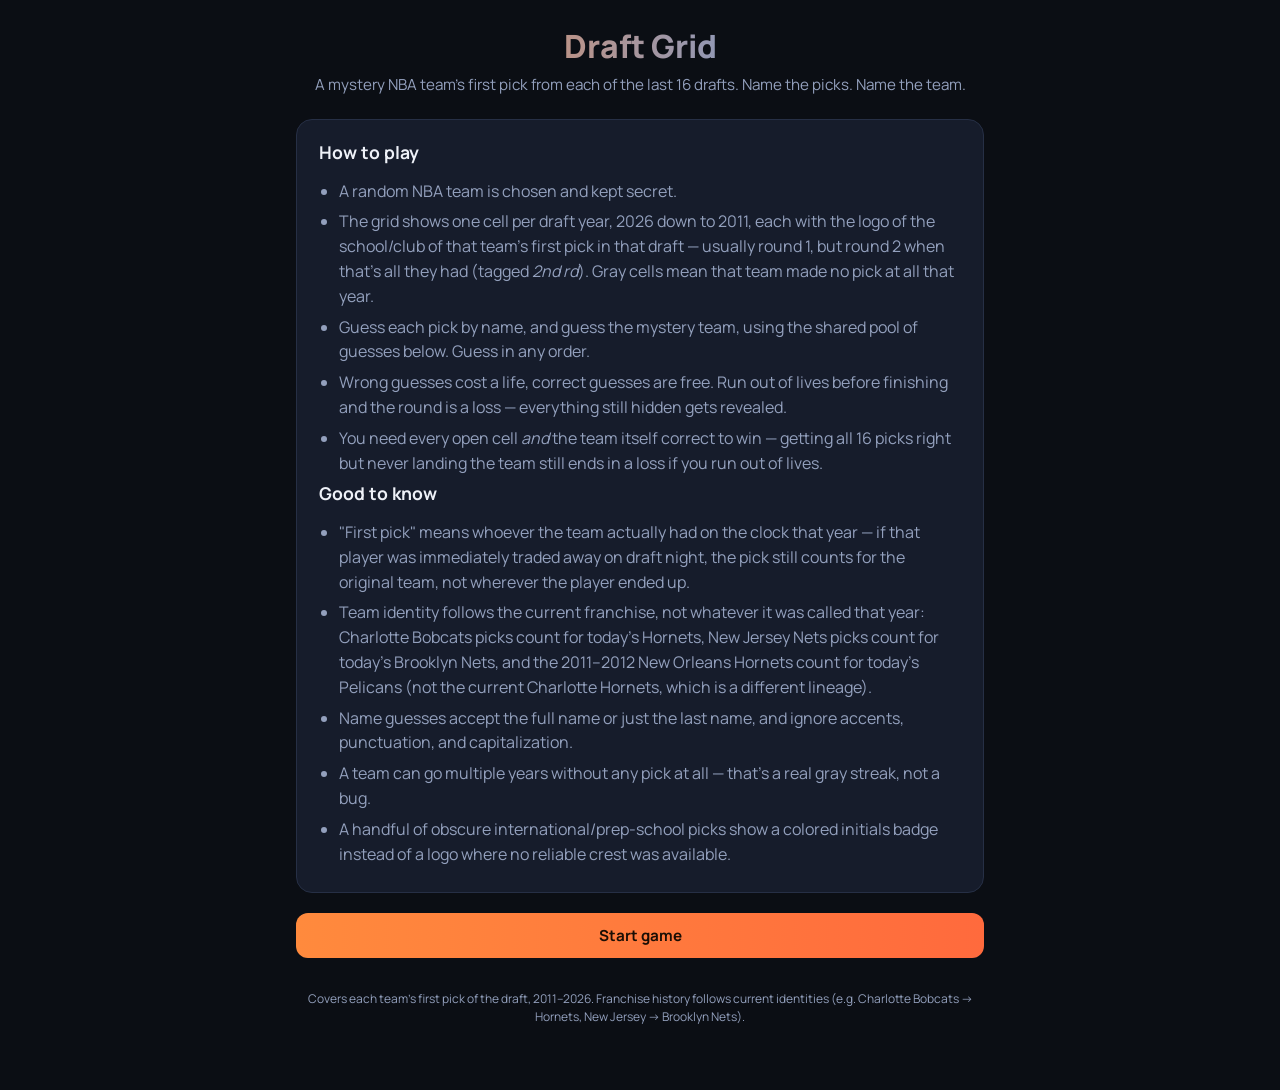
==== draft-grid/index.html @ f7d1248a "Add Draft Grid NBA trivia game Guess a mystery NBA team from a 4x4 grid of its first draft pick (rou" ====
<!DOCTYPE html>
<html lang="en">
<head>
<meta charset="UTF-8" />
<meta name="viewport" content="width=device-width, initial-scale=1.0" />
<title>Draft Grid</title>
<link rel="preconnect" href="https://fonts.googleapis.com" />
<link rel="preconnect" href="https://fonts.gstatic.com" crossorigin />
<link href="https://fonts.googleapis.com/css2?family=Manrope:wght@500;600;700;800&family=JetBrains+Mono:wght@500;600;700&display=swap" rel="stylesheet" />
<link rel="stylesheet" href="style.css?v=1" />
</head>
<body>
  <div id="app" class="app">

    <header class="app-header">
      <h1>Draft Grid</h1>
      <p class="subtitle">A mystery NBA team's first pick from each of the last 16 drafts. Name the picks. Name the team.</p>
    </header>

    <section id="setup" class="screen">
      <div class="rules-card">
        <h2>How to play</h2>
        <ul>
          <li>A random NBA team is chosen and kept secret.</li>
          <li>The grid shows one cell per draft year, 2026 down to 2011, each with the logo of the school/club of that team's first pick in that draft &mdash; usually round 1, but round 2 when that's all they had (tagged <em>2nd rd</em>). Gray cells mean that team made no pick at all that year.</li>
          <li>Guess each pick by name, and guess the mystery team, using the shared pool of guesses below. Guess in any order.</li>
          <li>Wrong guesses cost a life, correct guesses are free. Run out of lives before finishing and the round is a loss &mdash; everything still hidden gets revealed.</li>
          <li>You need every open cell <em>and</em> the team itself correct to win &mdash; getting all 16 picks right but never landing the team still ends in a loss if you run out of lives.</li>
        </ul>
        <h2>Good to know</h2>
        <ul>
          <li>"First pick" means whoever the team actually had on the clock that year &mdash; if that player was immediately traded away on draft night, the pick still counts for the original team, not wherever the player ended up.</li>
          <li>Team identity follows the current franchise, not whatever it was called that year: Charlotte Bobcats picks count for today's Hornets, New Jersey Nets picks count for today's Brooklyn Nets, and the 2011&ndash;2012 New Orleans Hornets count for today's Pelicans (not the current Charlotte Hornets, which is a different lineage).</li>
          <li>Name guesses accept the full name or just the last name, and ignore accents, punctuation, and capitalization.</li>
          <li>A team can go multiple years without any pick at all &mdash; that's a real gray streak, not a bug.</li>
          <li>A handful of obscure international/prep-school picks show a colored initials badge instead of a logo where no reliable crest was available.</li>
        </ul>
      </div>
      <button id="startBtn" class="primary-btn" type="button">Start game</button>
    </section>

    <section id="game" class="screen hidden">
      <div class="hud">
        <div class="team-banner" id="teamBanner">
          <div class="team-banner-logo hidden" id="teamBannerLogo"></div>
          <div class="team-banner-text">
            <span class="eyebrow">Mystery Team</span>
            <span id="teamBannerName">???</span>
          </div>
        </div>
        <div class="lives" id="livesWrap">
          <span class="eyebrow">Lives</span>
          <div class="lives-pips" id="livesPips"></div>
        </div>
      </div>

      <div class="grid" id="pickGrid"></div>

      <form id="teamForm" class="guess-form team-guess-form" autocomplete="off">
        <label for="teamInput">Guess the team</label>
        <div class="guess-input-wrap">
          <input id="teamInput" type="text" list="teamList" placeholder="Type an NBA team&hellip;" autocomplete="off" autocorrect="off" autocapitalize="off" spellcheck="false" />
          <datalist id="teamList"></datalist>
        </div>
        <button type="submit" class="secondary-btn">Guess team</button>
      </form>

      <form id="playerForm" class="guess-form" autocomplete="off">
        <label for="playerInput">Guess a pick</label>
        <div class="guess-input-wrap">
          <input id="playerInput" type="text" placeholder="Type a player name&hellip;" autocomplete="off" autocorrect="off" autocapitalize="off" spellcheck="false" />
        </div>
        <button type="submit" class="primary-btn">Guess</button>
      </form>

      <p id="feedback" class="feedback" aria-live="polite"></p>
    </section>

    <section id="summary" class="screen hidden">
      <h2 id="summaryHeadline">Round over</h2>
      <div class="summary-team" id="summaryTeam"></div>
      <div class="summary-grid" id="summaryGrid"></div>
      <button id="playAgainBtn" class="primary-btn" type="button">Play again</button>
    </section>

    <footer class="app-footer">
      Covers each team's first pick of the draft, 2011&ndash;2026. Franchise history follows current identities (e.g. Charlotte Bobcats &rarr; Hornets, New Jersey &rarr; Brooklyn Nets).
    </footer>

  </div>

  <script src="app.js?v=1"></script>
</body>
</html>
---- draft-grid/style.css ----
:root {
  --bg: #0b0e14;
  --bg-alt: #121724;
  --card: #161c2b;
  --card-border: #262f45;
  --text: #eef1f8;
  --text-dim: #93a0bd;
  --accent: #ff8a3d;
  --accent-2: #4ea1ff;
  --good: #35c56a;
  --bad: #ef4757;
  --gray-cell: #1a2030;
  font-family: 'Manrope', -apple-system, BlinkMacSystemFont, sans-serif;
}

* { box-sizing: border-box; }

html, body {
  margin: 0;
  padding: 0;
  background: var(--bg);
  color: var(--text);
}

.app {
  max-width: 720px;
  margin: 0 auto;
  padding: 24px 16px 64px;
}

.app-header {
  text-align: center;
  margin-bottom: 24px;
}

.app-header h1 {
  font-size: 2rem;
  font-weight: 800;
  margin: 0 0 6px;
  background: linear-gradient(90deg, var(--accent), var(--accent-2));
  -webkit-background-clip: text;
  background-clip: text;
  color: transparent;
}

.subtitle {
  color: var(--text-dim);
  font-size: 0.95rem;
  margin: 0;
}

.screen.hidden { display: none; }

.rules-card {
  background: var(--card);
  border: 1px solid var(--card-border);
  border-radius: 16px;
  padding: 20px 22px;
  margin-bottom: 20px;
}

.rules-card h2 {
  margin-top: 0;
  font-size: 1.1rem;
}

.rules-card ul {
  margin: 0;
  padding-left: 20px;
  color: var(--text-dim);
  line-height: 1.55;
}

.rules-card li { margin-bottom: 6px; }

.primary-btn, .secondary-btn {
  font-family: inherit;
  font-weight: 700;
  font-size: 0.95rem;
  border: none;
  border-radius: 12px;
  padding: 12px 20px;
  cursor: pointer;
  transition: transform 0.1s ease, opacity 0.15s ease;
}

.primary-btn {
  background: linear-gradient(90deg, var(--accent), #ff6a3d);
  color: #1a0e05;
  width: 100%;
}

.secondary-btn {
  background: var(--card);
  border: 1px solid var(--card-border);
  color: var(--text);
  white-space: nowrap;
}

.primary-btn:hover, .secondary-btn:hover { opacity: 0.9; }
.primary-btn:active, .secondary-btn:active { transform: scale(0.98); }
.primary-btn:disabled { opacity: 0.5; cursor: not-allowed; }

.hud {
  display: flex;
  align-items: stretch;
  gap: 12px;
  margin-bottom: 18px;
}

.team-banner {
  flex: 1;
  display: flex;
  align-items: center;
  gap: 12px;
  background: var(--card);
  border: 1px solid var(--card-border);
  border-radius: 14px;
  padding: 12px 16px;
}

.team-banner.solved {
  border-color: var(--good);
  box-shadow: 0 0 0 1px var(--good) inset;
}

.team-banner-logo {
  width: 40px;
  height: 40px;
  background-size: contain;
  background-repeat: no-repeat;
  background-position: center;
  flex-shrink: 0;
}

.team-banner-text {
  display: flex;
  flex-direction: column;
}

.eyebrow {
  font-size: 0.7rem;
  text-transform: uppercase;
  letter-spacing: 0.08em;
  color: var(--text-dim);
  font-weight: 700;
}

#teamBannerName {
  font-family: 'JetBrains Mono', monospace;
  font-weight: 700;
  font-size: 1.05rem;
}

.lives {
  background: var(--card);
  border: 1px solid var(--card-border);
  border-radius: 14px;
  padding: 12px 16px;
  display: flex;
  flex-direction: column;
  gap: 6px;
  align-items: center;
  justify-content: center;
}

.lives-pips {
  display: flex;
  gap: 5px;
}

.pip {
  width: 12px;
  height: 12px;
  border-radius: 50%;
  background: var(--accent);
}

.pip.spent {
  background: var(--card-border);
}

.grid {
  display: grid;
  grid-template-columns: repeat(4, 1fr);
  gap: 10px;
  margin-bottom: 22px;
}

.cell {
  aspect-ratio: 1;
  border-radius: 14px;
  background: var(--card);
  border: 1px solid var(--card-border);
  display: flex;
  flex-direction: column;
  align-items: center;
  justify-content: center;
  padding: 8px;
  position: relative;
  overflow: hidden;
}

.cell .year-tag {
  position: absolute;
  top: 6px;
  left: 8px;
  font-family: 'JetBrains Mono', monospace;
  font-size: 0.65rem;
  color: var(--text-dim);
  font-weight: 700;
}

.cell .round-tag {
  position: absolute;
  top: 6px;
  right: 6px;
  font-family: 'JetBrains Mono', monospace;
  font-size: 0.55rem;
  font-weight: 700;
  text-transform: uppercase;
  letter-spacing: 0.03em;
  color: var(--accent-2);
  background: rgba(78, 161, 255, 0.15);
  border: 1px solid rgba(78, 161, 255, 0.4);
  border-radius: 6px;
  padding: 1px 4px;
}

.cell.empty {
  background: var(--gray-cell);
  opacity: 0.5;
}

.cell.empty .year-tag { color: #555f78; }

.cell-logo {
  width: 56%;
  height: 56%;
  background-size: contain;
  background-repeat: no-repeat;
  background-position: center;
  margin-top: 8px;
}

.cell-badge {
  width: 56%;
  height: 56%;
  margin-top: 8px;
  border-radius: 10px;
  display: flex;
  align-items: center;
  justify-content: center;
  font-family: 'JetBrains Mono', monospace;
  font-weight: 700;
  font-size: 0.85rem;
  color: #fff;
  text-align: center;
}

.cell-player {
  font-size: 0.62rem;
  font-weight: 700;
  text-align: center;
  margin-top: 6px;
  line-height: 1.2;
  padding: 0 2px;
}

.cell.solved {
  border-color: var(--good);
  box-shadow: 0 0 0 1px var(--good) inset;
}

.cell.revealed-loss {
  border-color: var(--bad);
  box-shadow: 0 0 0 1px var(--bad) inset;
}

.guess-form {
  background: var(--card);
  border: 1px solid var(--card-border);
  border-radius: 14px;
  padding: 14px 16px;
  margin-bottom: 12px;
  display: flex;
  flex-direction: column;
  gap: 8px;
}

.guess-form label {
  font-size: 0.75rem;
  text-transform: uppercase;
  letter-spacing: 0.06em;
  color: var(--text-dim);
  font-weight: 700;
}

.guess-input-wrap {
  display: flex;
}

.guess-input-wrap input {
  flex: 1;
  font-family: inherit;
  font-size: 1rem;
  background: var(--bg-alt);
  border: 1px solid var(--card-border);
  color: var(--text);
  padding: 10px 12px;
  border-radius: 10px;
}

.guess-form .primary-btn,
.guess-form .secondary-btn {
  margin-top: 4px;
}

.feedback {
  min-height: 1.2em;
  text-align: center;
  font-weight: 700;
  font-size: 0.9rem;
}

.feedback.good { color: var(--good); }
.feedback.bad { color: var(--bad); }

.summary-team {
  display: flex;
  align-items: center;
  gap: 14px;
  background: var(--card);
  border: 1px solid var(--card-border);
  border-radius: 14px;
  padding: 16px;
  margin-bottom: 18px;
}

.summary-team img {
  width: 56px;
  height: 56px;
  object-fit: contain;
}

.summary-team .name {
  font-weight: 800;
  font-size: 1.2rem;
}

.summary-grid {
  display: flex;
  flex-direction: column;
  gap: 6px;
  margin-bottom: 24px;
}

.summary-row {
  display: flex;
  justify-content: space-between;
  gap: 10px;
  background: var(--card);
  border: 1px solid var(--card-border);
  border-radius: 10px;
  padding: 8px 12px;
  font-size: 0.85rem;
}

.summary-row .year {
  font-family: 'JetBrains Mono', monospace;
  color: var(--text-dim);
  width: 44px;
  flex-shrink: 0;
}

.summary-row.correct { border-color: var(--good); }
.summary-row.missed { border-color: var(--bad); }
.summary-row.none { opacity: 0.5; }

.app-footer {
  text-align: center;
  color: var(--text-dim);
  font-size: 0.75rem;
  margin-top: 32px;
  line-height: 1.5;
}

@media (max-width: 420px) {
  .cell-player { font-size: 0.56rem; }
}
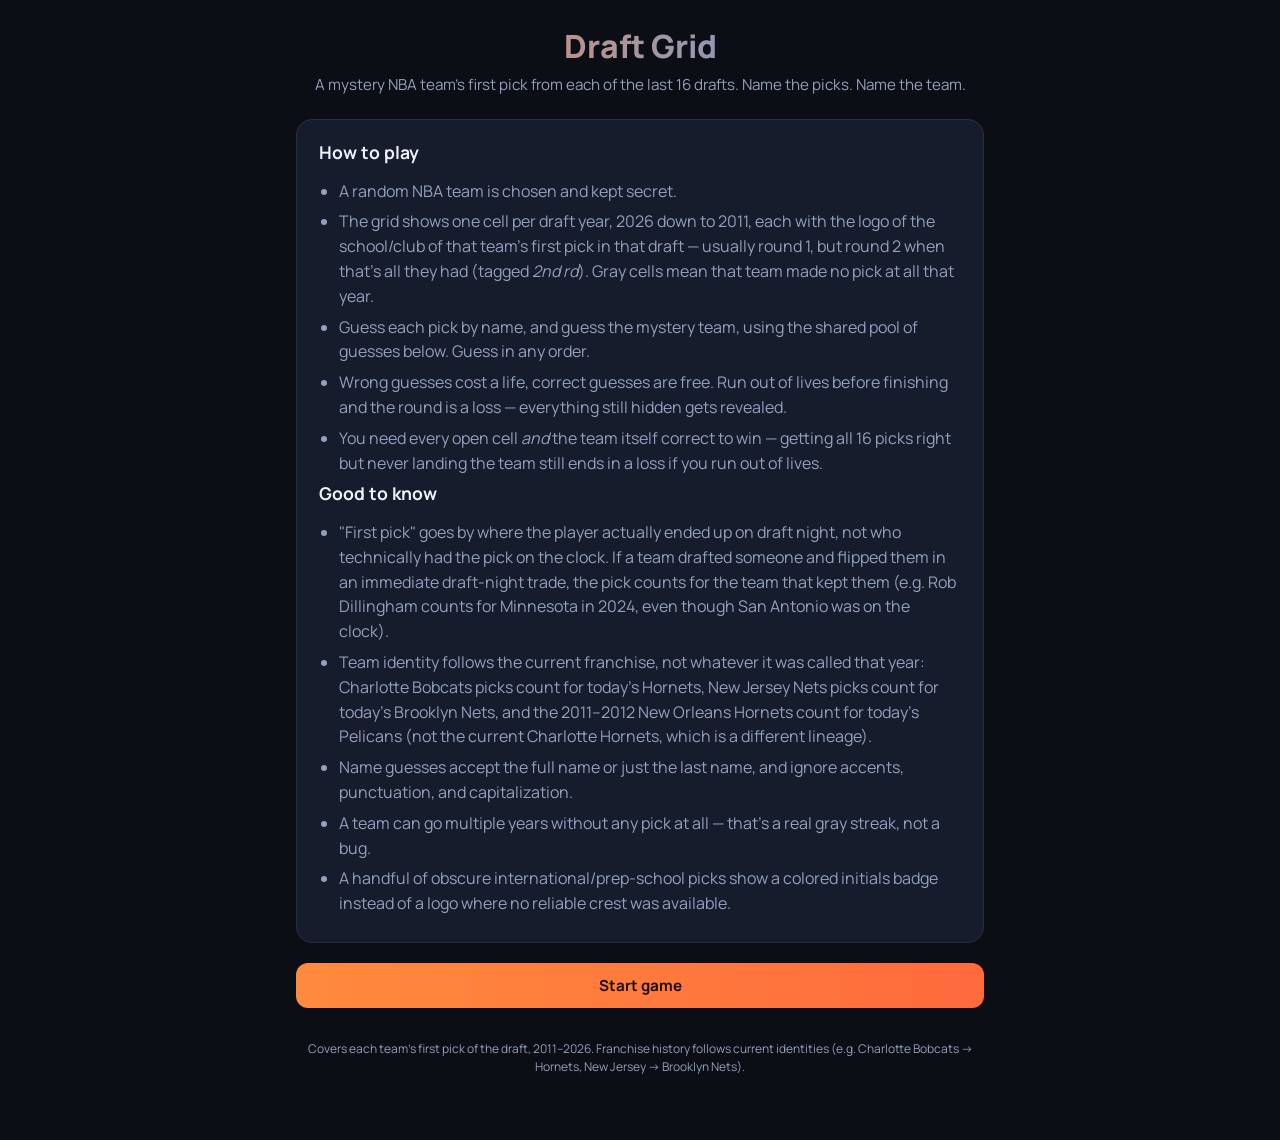
==== commit 2abdd946: "Attribute draft-night trades to the team that kept the player Previously a pick was credited to whoe" ====
--- a/draft-grid/index.html
+++ b/draft-grid/index.html
@@ -29,7 +29,7 @@
         </ul>
         <h2>Good to know</h2>
         <ul>
-          <li>"First pick" means whoever the team actually had on the clock that year &mdash; if that player was immediately traded away on draft night, the pick still counts for the original team, not wherever the player ended up.</li>
+          <li>"First pick" goes by where the player actually ended up on draft night, not who technically had the pick on the clock. If a team drafted someone and flipped them in an immediate draft-night trade, the pick counts for the team that kept them (e.g. Rob Dillingham counts for Minnesota in 2024, even though San Antonio was on the clock).</li>
           <li>Team identity follows the current franchise, not whatever it was called that year: Charlotte Bobcats picks count for today's Hornets, New Jersey Nets picks count for today's Brooklyn Nets, and the 2011&ndash;2012 New Orleans Hornets count for today's Pelicans (not the current Charlotte Hornets, which is a different lineage).</li>
           <li>Name guesses accept the full name or just the last name, and ignore accents, punctuation, and capitalization.</li>
           <li>A team can go multiple years without any pick at all &mdash; that's a real gray streak, not a bug.</li>
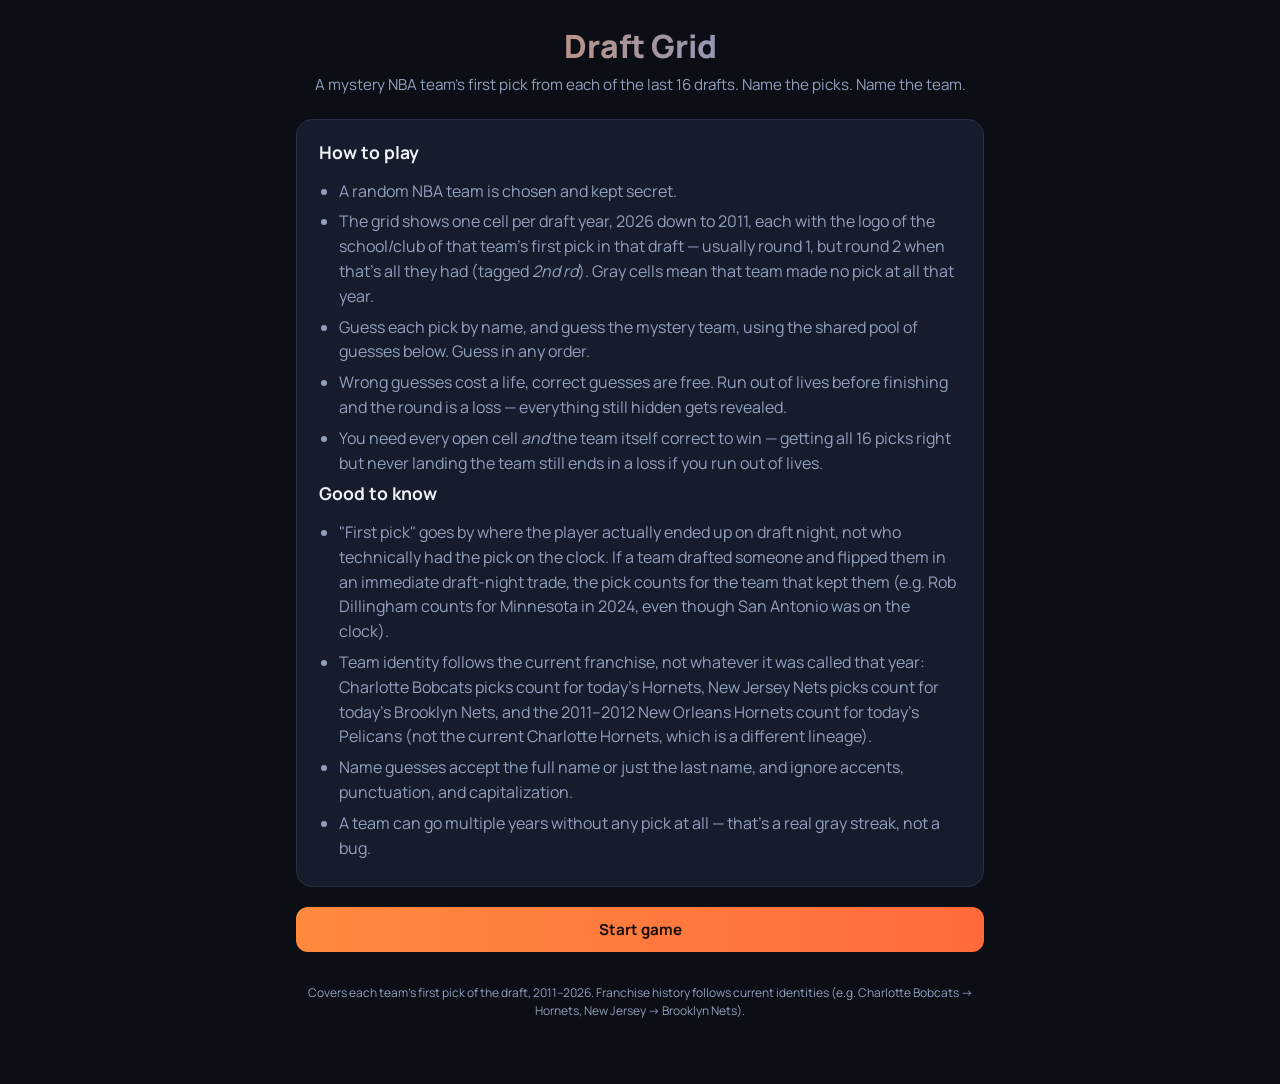
==== commit f1d0e329: "Fill in the last 5 fallback-badge logos User supplied sources for the 5 obscure picks that had no re" ====
--- a/draft-grid/index.html
+++ b/draft-grid/index.html
@@ -33,7 +33,6 @@
           <li>Team identity follows the current franchise, not whatever it was called that year: Charlotte Bobcats picks count for today's Hornets, New Jersey Nets picks count for today's Brooklyn Nets, and the 2011&ndash;2012 New Orleans Hornets count for today's Pelicans (not the current Charlotte Hornets, which is a different lineage).</li>
           <li>Name guesses accept the full name or just the last name, and ignore accents, punctuation, and capitalization.</li>
           <li>A team can go multiple years without any pick at all &mdash; that's a real gray streak, not a bug.</li>
-          <li>A handful of obscure international/prep-school picks show a colored initials badge instead of a logo where no reliable crest was available.</li>
         </ul>
       </div>
       <button id="startBtn" class="primary-btn" type="button">Start game</button>
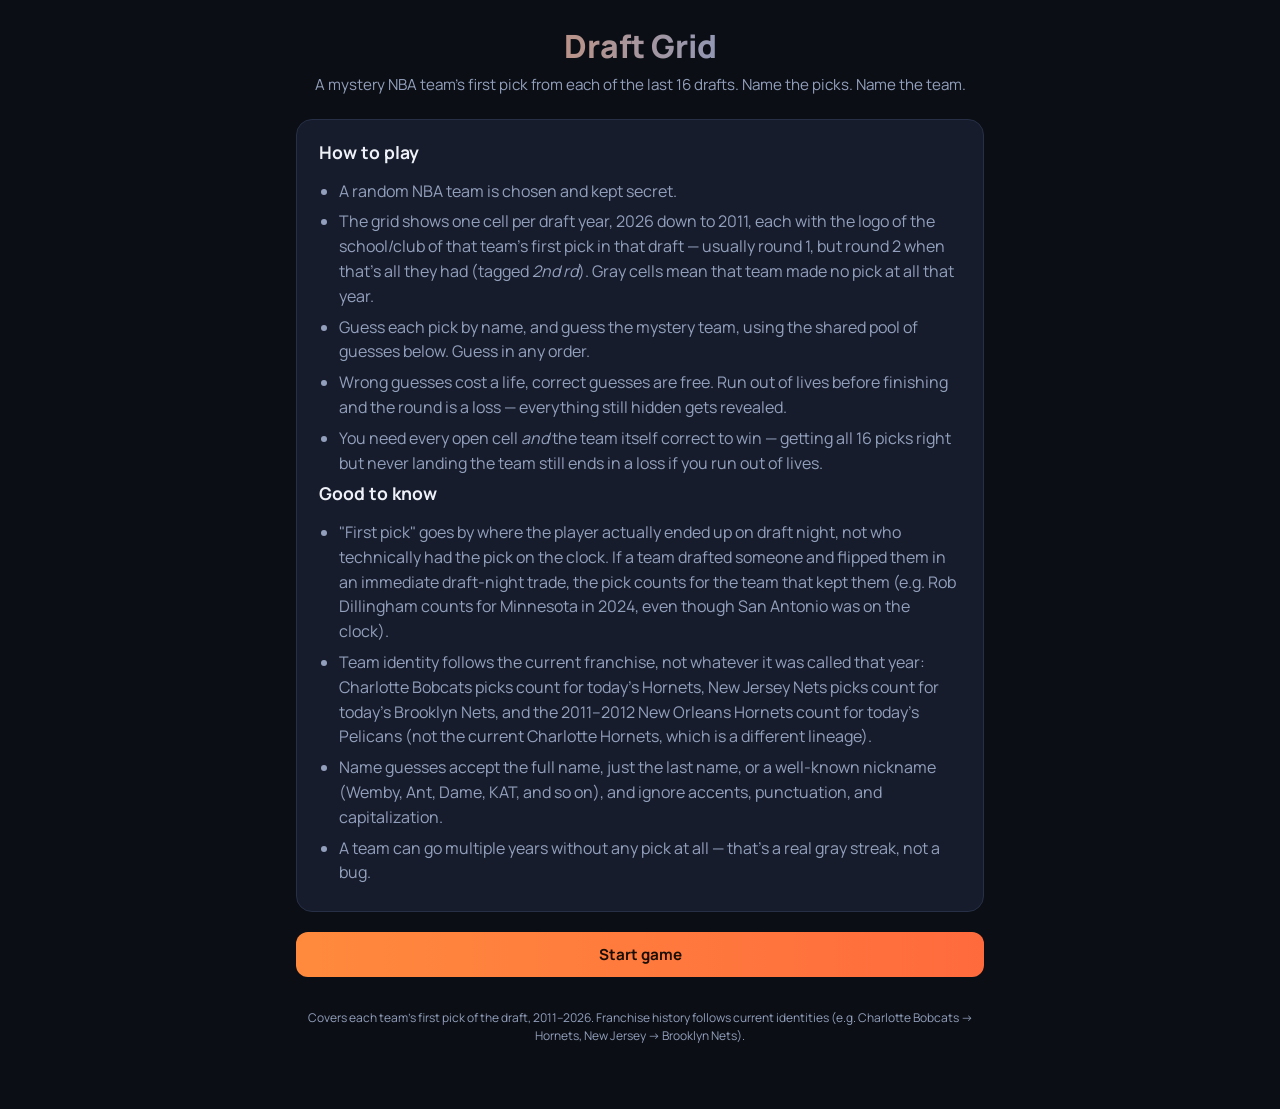
==== commit 4bc55d4e: "Accept nicknames in player guesses Added an "aliases" array per pick and check it alongside full-nam" ====
--- a/draft-grid/index.html
+++ b/draft-grid/index.html
@@ -31,7 +31,7 @@
         <ul>
           <li>"First pick" goes by where the player actually ended up on draft night, not who technically had the pick on the clock. If a team drafted someone and flipped them in an immediate draft-night trade, the pick counts for the team that kept them (e.g. Rob Dillingham counts for Minnesota in 2024, even though San Antonio was on the clock).</li>
           <li>Team identity follows the current franchise, not whatever it was called that year: Charlotte Bobcats picks count for today's Hornets, New Jersey Nets picks count for today's Brooklyn Nets, and the 2011&ndash;2012 New Orleans Hornets count for today's Pelicans (not the current Charlotte Hornets, which is a different lineage).</li>
-          <li>Name guesses accept the full name or just the last name, and ignore accents, punctuation, and capitalization.</li>
+          <li>Name guesses accept the full name, just the last name, or a well-known nickname (Wemby, Ant, Dame, KAT, and so on), and ignore accents, punctuation, and capitalization.</li>
           <li>A team can go multiple years without any pick at all &mdash; that's a real gray streak, not a bug.</li>
         </ul>
       </div>
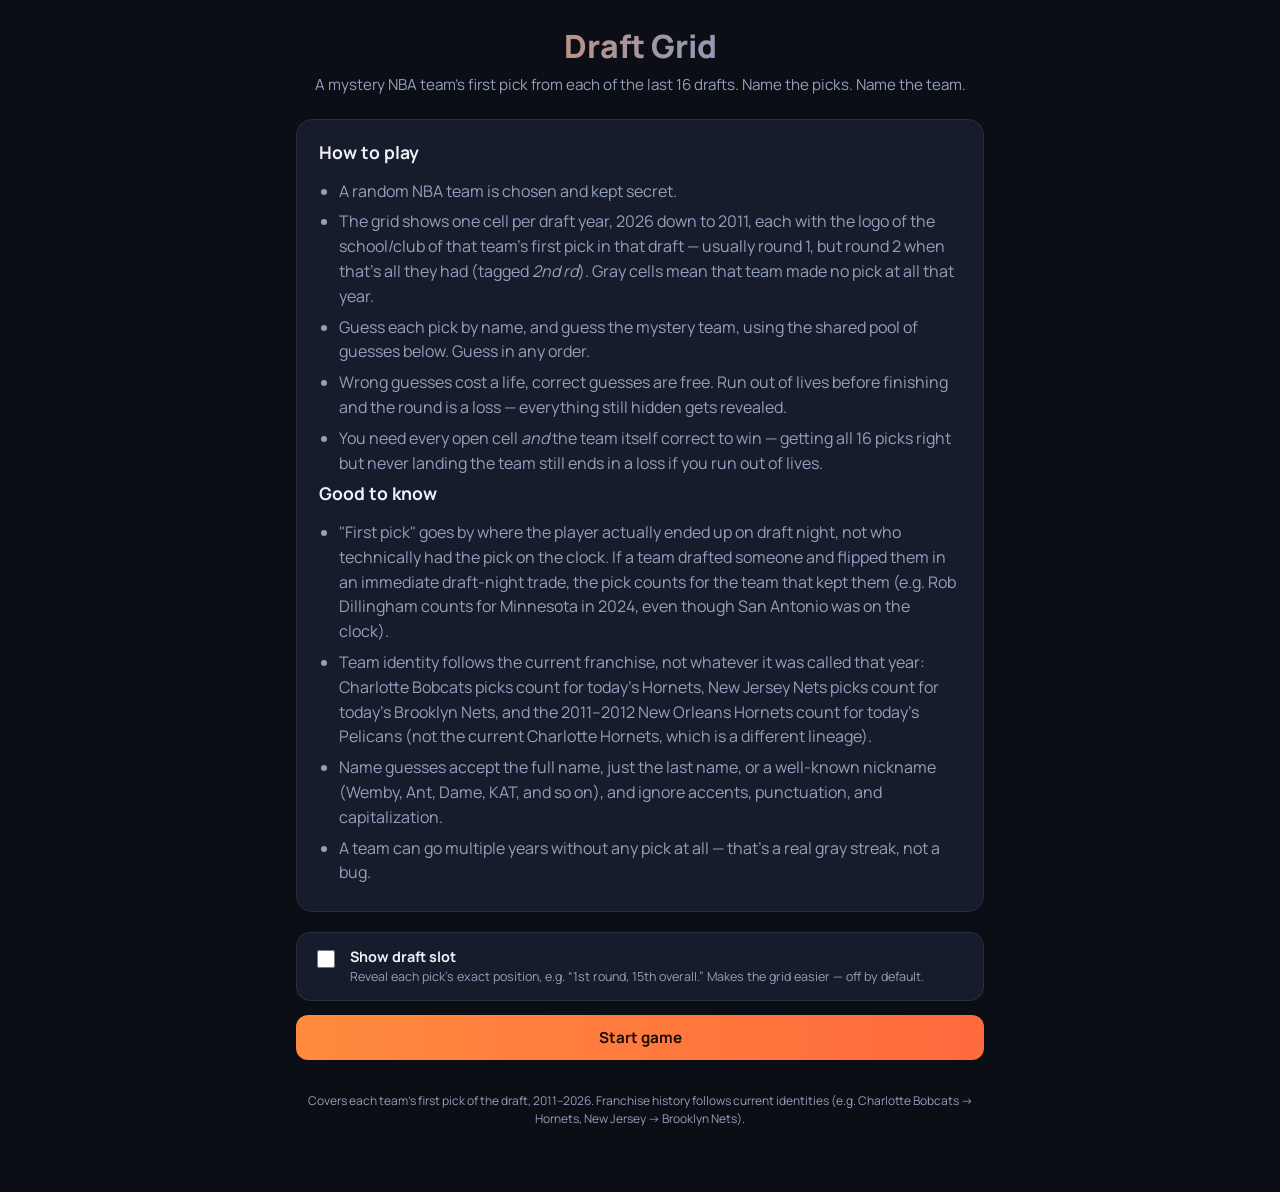
==== commit 7a13e94a: "Add optional draft-slot display, fix mobile tag overlap New checkbox on the setup screen ("Show draf" ====
--- a/draft-grid/index.html
+++ b/draft-grid/index.html
@@ -35,6 +35,13 @@
           <li>A team can go multiple years without any pick at all &mdash; that's a real gray streak, not a bug.</li>
         </ul>
       </div>
+      <label class="option-toggle">
+        <input type="checkbox" id="slotToggle" />
+        <span>
+          <strong>Show draft slot</strong>
+          <small>Reveal each pick's exact position, e.g. &ldquo;1st round, 15th overall.&rdquo; Makes the grid easier &mdash; off by default.</small>
+        </span>
+      </label>
       <button id="startBtn" class="primary-btn" type="button">Start game</button>
     </section>
 
--- a/draft-grid/style.css
+++ b/draft-grid/style.css
@@ -101,6 +101,42 @@
 .primary-btn:active, .secondary-btn:active { transform: scale(0.98); }
 .primary-btn:disabled { opacity: 0.5; cursor: not-allowed; }
 
+.option-toggle {
+  display: flex;
+  align-items: flex-start;
+  gap: 12px;
+  background: var(--card);
+  border: 1px solid var(--card-border);
+  border-radius: 14px;
+  padding: 14px 16px;
+  margin-bottom: 14px;
+  cursor: pointer;
+}
+
+.option-toggle input {
+  margin-top: 3px;
+  width: 18px;
+  height: 18px;
+  flex-shrink: 0;
+  accent-color: var(--accent);
+}
+
+.option-toggle span {
+  display: flex;
+  flex-direction: column;
+  gap: 2px;
+}
+
+.option-toggle strong {
+  font-size: 0.9rem;
+}
+
+.option-toggle small {
+  color: var(--text-dim);
+  font-size: 0.78rem;
+  line-height: 1.4;
+}
+
 .hud {
   display: flex;
   align-items: stretch;
@@ -213,8 +249,10 @@
 
 .cell .round-tag {
   position: absolute;
-  top: 6px;
-  right: 6px;
+  top: 20px;
+  left: 8px;
+  max-width: calc(100% - 16px);
+  white-space: nowrap;
   font-family: 'JetBrains Mono', monospace;
   font-size: 0.55rem;
   font-weight: 700;
